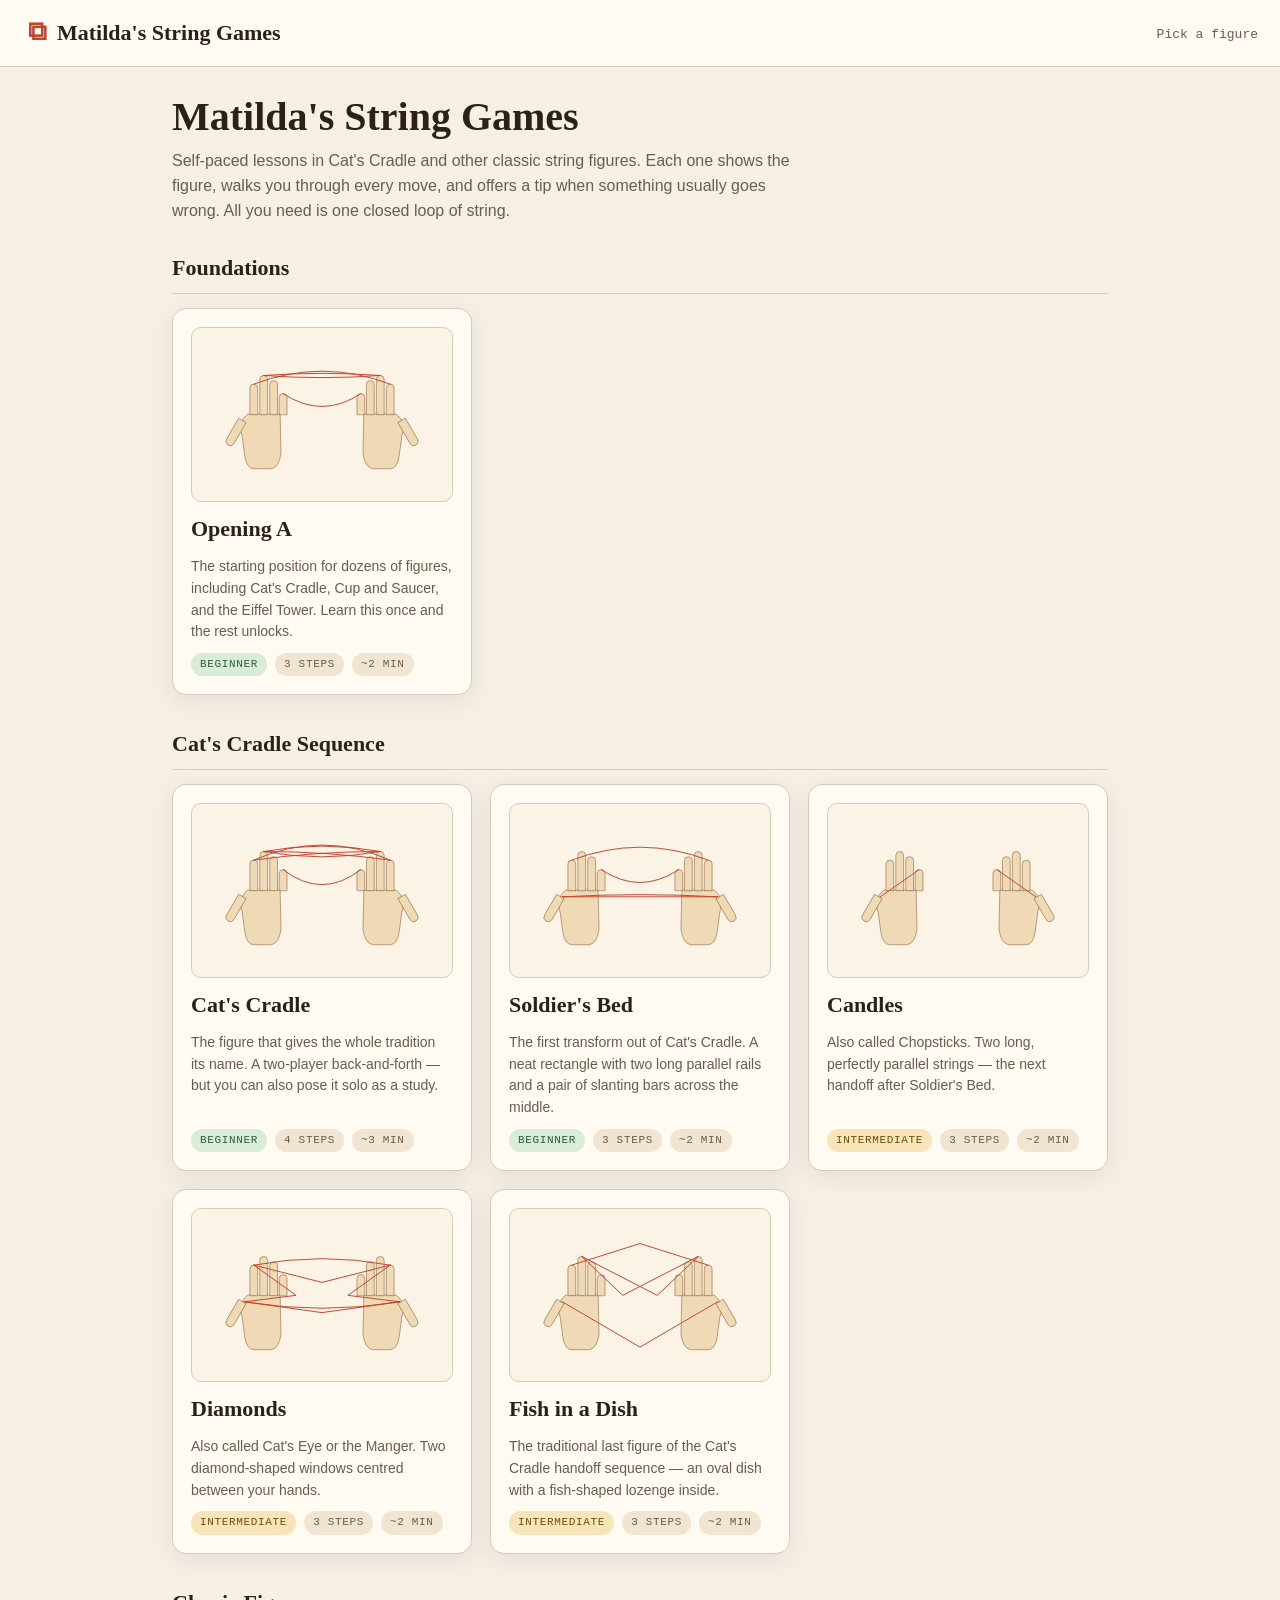
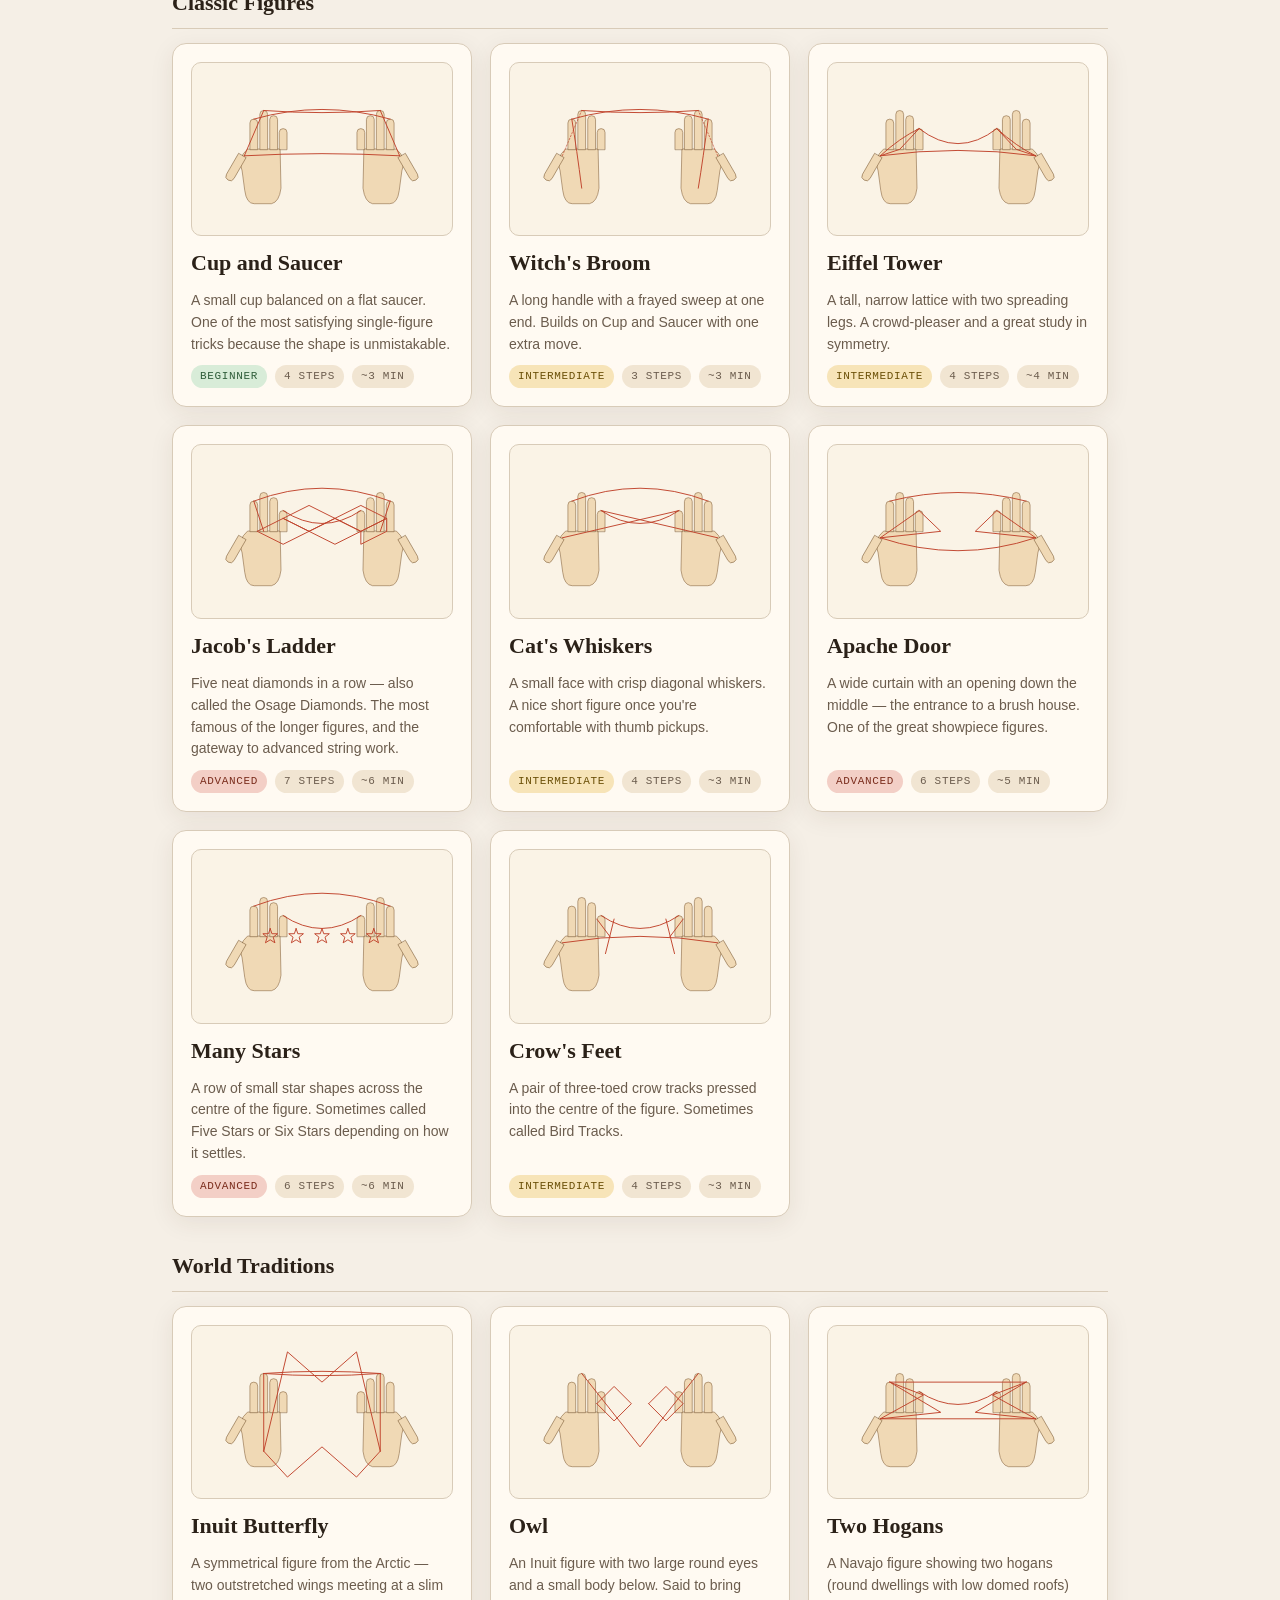
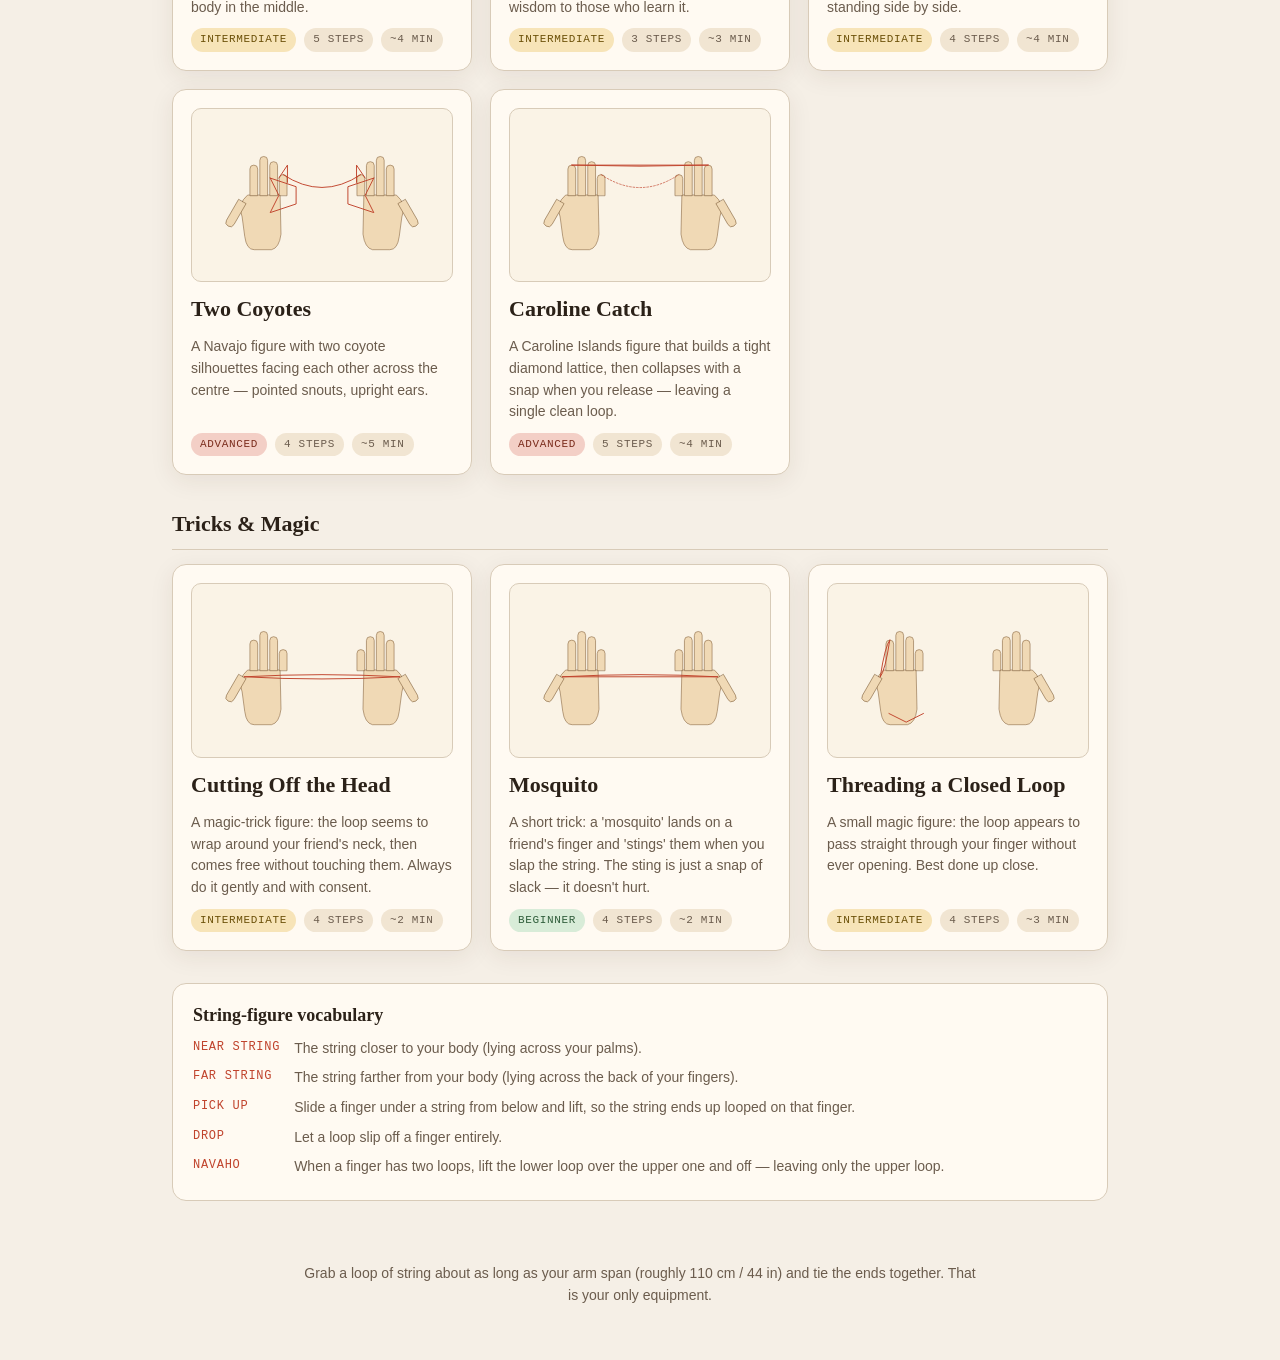
==== index.html @ 5d31ca83 "Move app to repo root so string.nyc/ loads directly" ====
<!doctype html>
<html lang="en">
  <head>
    <meta charset="utf-8" />
    <meta name="viewport" content="width=device-width, initial-scale=1" />
    <title>Matilda's String Games — learn Cat's Cradle and friends</title>
    <meta
      name="description"
      content="A self-paced tutorial for Cat's Cradle and other classic string figures. Step-by-step diagrams you can follow with a single loop of string."
    />
    <link rel="stylesheet" href="styles.css" />
  </head>
  <body>
    <header class="topbar">
      <button id="home-link" class="brand" type="button">
        <span class="brand-mark" aria-hidden="true">&#x29C9;</span>
        Matilda's String Games
      </button>
      <nav class="topbar-meta">
        <span id="crumb" class="crumb">Pick a figure</span>
      </nav>
    </header>

    <main id="app"></main>

    <footer class="foot">
      <p>
        Grab a loop of string about as long as your arm span (roughly 110&nbsp;cm
        / 44&nbsp;in) and tie the ends together. That is your only equipment.
      </p>
    </footer>

    <script src="games.js"></script>
    <script src="app.js"></script>
  </body>
</html>
---- styles.css ----
:root {
  --bg: #f5efe6;
  --paper: #fffaf2;
  --ink: #2b2118;
  --ink-soft: #6b5c4d;
  --accent: #c0432c;
  --accent-soft: #e8b4a8;
  --line: #d8cbb8;
  --string: #c0432c;
  --string-new: #1d6f42;
  --shadow: 0 6px 24px rgba(60, 40, 20, 0.08);
  --radius: 14px;
  --mono: ui-monospace, SFMono-Regular, Menlo, Consolas, monospace;
  --serif: "Iowan Old Style", "Palatino Linotype", Palatino, Georgia, serif;
  --sans: -apple-system, BlinkMacSystemFont, "Segoe UI", Inter, Roboto, sans-serif;
}

* {
  box-sizing: border-box;
}

html,
body {
  margin: 0;
  padding: 0;
  background: var(--bg);
  color: var(--ink);
  font-family: var(--sans);
  font-size: 16px;
  line-height: 1.55;
  -webkit-font-smoothing: antialiased;
}

.topbar {
  display: flex;
  align-items: center;
  justify-content: space-between;
  padding: 14px 22px;
  border-bottom: 1px solid var(--line);
  background: var(--paper);
  position: sticky;
  top: 0;
  z-index: 5;
}

.brand {
  background: none;
  border: 0;
  cursor: pointer;
  font-family: var(--serif);
  font-size: 22px;
  font-weight: 600;
  color: var(--ink);
  display: flex;
  align-items: center;
  gap: 10px;
  padding: 4px 6px;
}

.brand:hover {
  color: var(--accent);
}

.brand-mark {
  display: inline-block;
  font-size: 26px;
  color: var(--accent);
  transform: translateY(-1px);
}

.crumb {
  font-family: var(--mono);
  font-size: 13px;
  color: var(--ink-soft);
}

main {
  max-width: 980px;
  margin: 0 auto;
  padding: 28px 22px 48px;
}

.foot {
  max-width: 720px;
  margin: 0 auto;
  padding: 0 22px 40px;
  color: var(--ink-soft);
  font-size: 14px;
  text-align: center;
}

/* Home */

.intro {
  margin: 0 0 28px;
}
.intro h1 {
  font-family: var(--serif);
  font-size: 40px;
  line-height: 1.1;
  margin: 0 0 10px;
}
.intro p {
  margin: 0;
  color: var(--ink-soft);
  max-width: 640px;
}

.grid {
  display: grid;
  gap: 18px;
  grid-template-columns: repeat(auto-fill, minmax(260px, 1fr));
}

.category {
  margin-bottom: 32px;
}

.category-title {
  font-family: var(--serif);
  font-size: 22px;
  margin: 0 0 14px;
  padding-bottom: 8px;
  border-bottom: 1px solid var(--line);
  color: var(--ink);
}

.card {
  background: var(--paper);
  border: 1px solid var(--line);
  border-radius: var(--radius);
  padding: 18px;
  cursor: pointer;
  text-align: left;
  font: inherit;
  color: inherit;
  display: flex;
  flex-direction: column;
  gap: 10px;
  transition: transform 120ms ease, box-shadow 120ms ease,
    border-color 120ms ease;
  box-shadow: var(--shadow);
}

.card:hover,
.card:focus-visible {
  transform: translateY(-2px);
  border-color: var(--accent-soft);
  outline: none;
}

.card-thumb {
  background: #faf3e6;
  border: 1px solid var(--line);
  border-radius: 10px;
  aspect-ratio: 3 / 2;
  display: flex;
  align-items: center;
  justify-content: center;
  overflow: hidden;
}

.card-thumb svg {
  width: 100%;
  height: 100%;
}

.card-title {
  font-family: var(--serif);
  font-size: 22px;
  margin: 0;
}

.card-desc {
  margin: 0;
  color: var(--ink-soft);
  font-size: 14px;
}

.card-meta {
  display: flex;
  gap: 8px;
  flex-wrap: wrap;
  margin-top: auto;
}

.tag {
  font-family: var(--mono);
  font-size: 11px;
  text-transform: uppercase;
  letter-spacing: 0.06em;
  background: #f1e5d2;
  color: var(--ink-soft);
  border-radius: 999px;
  padding: 3px 9px;
}

.tag.diff-1 {
  background: #d8ecd8;
  color: #2f5d3a;
}
.tag.diff-2 {
  background: #f7e4b8;
  color: #6b5008;
}
.tag.diff-3 {
  background: #f3cfc6;
  color: #7a2c1c;
}

/* Game view */

.game-head {
  display: flex;
  flex-wrap: wrap;
  align-items: baseline;
  justify-content: space-between;
  gap: 12px;
  margin: 0 0 18px;
}

.game-head h1 {
  font-family: var(--serif);
  font-size: 34px;
  margin: 0;
}

.game-blurb {
  color: var(--ink-soft);
  margin: 0 0 22px;
  max-width: 680px;
}

.viewer {
  display: grid;
  grid-template-columns: minmax(280px, 1.2fr) 1fr;
  gap: 22px;
  background: var(--paper);
  border: 1px solid var(--line);
  border-radius: var(--radius);
  padding: 20px;
  box-shadow: var(--shadow);
}

@media (max-width: 720px) {
  .viewer {
    grid-template-columns: 1fr;
  }
}

.stage {
  background: #fffdf7;
  border: 1px dashed var(--line);
  border-radius: 10px;
  display: flex;
  align-items: center;
  justify-content: center;
  aspect-ratio: 3 / 2;
}

.stage svg {
  width: 100%;
  height: 100%;
}

.stage.has-plate {
  flex-direction: column;
  aspect-ratio: auto;
  padding: 14px;
  gap: 12px;
  align-items: stretch;
}

.stage.has-plate svg {
  height: auto;
  max-height: 220px;
}

.plate {
  margin: 0;
  padding: 12px 0 0;
  border-top: 1px dashed var(--line);
  text-align: center;
}

.plate img {
  max-width: 100%;
  max-height: 260px;
  height: auto;
  border-radius: 4px;
  filter: sepia(0.06);
}

.plate figcaption {
  font-family: var(--mono);
  font-size: 11px;
  color: var(--ink-soft);
  margin-top: 8px;
  letter-spacing: 0.04em;
}

.step-body h2 {
  font-family: var(--serif);
  font-size: 22px;
  margin: 0 0 8px;
}

.step-body .step-num {
  font-family: var(--mono);
  font-size: 12px;
  letter-spacing: 0.08em;
  text-transform: uppercase;
  color: var(--accent);
  display: block;
  margin-bottom: 4px;
}

.step-body p {
  margin: 0 0 12px;
}

.step-body .tip {
  background: #f7eedd;
  border-left: 3px solid var(--accent);
  padding: 10px 12px;
  border-radius: 6px;
  font-size: 14px;
  color: var(--ink);
}

.controls {
  margin-top: 18px;
  display: flex;
  align-items: center;
  justify-content: space-between;
  gap: 10px;
}

.btn {
  background: var(--ink);
  color: var(--paper);
  border: 0;
  border-radius: 999px;
  padding: 10px 18px;
  font: inherit;
  font-size: 14px;
  cursor: pointer;
  transition: background 120ms ease, transform 120ms ease;
}
.btn:hover {
  background: var(--accent);
}
.btn:disabled {
  background: #d4c8b6;
  cursor: not-allowed;
}
.btn.secondary {
  background: transparent;
  color: var(--ink);
  border: 1px solid var(--line);
}
.btn.secondary:hover {
  border-color: var(--accent);
  color: var(--accent);
}

.progress {
  flex: 1;
  height: 6px;
  background: #ece2cf;
  border-radius: 999px;
  overflow: hidden;
  margin: 0 12px;
}

.progress > span {
  display: block;
  height: 100%;
  background: var(--accent);
  transition: width 200ms ease;
}

.glossary {
  margin-top: 28px;
  padding: 18px 20px;
  background: var(--paper);
  border: 1px solid var(--line);
  border-radius: var(--radius);
}

.glossary h3 {
  font-family: var(--serif);
  margin: 0 0 8px;
  font-size: 18px;
}

.glossary dl {
  margin: 0;
  display: grid;
  grid-template-columns: max-content 1fr;
  gap: 4px 14px;
}

.glossary dt {
  font-family: var(--mono);
  font-size: 12px;
  color: var(--accent);
  text-transform: uppercase;
  letter-spacing: 0.06em;
}

.glossary dd {
  margin: 0 0 4px;
  font-size: 14px;
  color: var(--ink-soft);
}

/* SVG diagram styling */

.hand {
  fill: #f0d9b5;
  stroke: #8a6a45;
  stroke-width: 1.4;
  stroke-linejoin: round;
  stroke-linecap: round;
}

.hand.active {
  fill: #ffce7e;
  stroke: #5a3a18;
  stroke-width: 1.8;
}

.hand-detail {
  fill: none;
  stroke: #8a6a45;
  stroke-width: 0.9;
  opacity: 0.45;
  stroke-linecap: round;
}

.finger-tip {
  fill: #8a6a45;
}

.finger-label {
  font-family: var(--mono);
  font-size: 11px;
  font-weight: 600;
  fill: #5a3a18;
  text-anchor: middle;
}

.label {
  font-family: var(--mono);
  font-size: 9px;
  fill: #8a6a45;
}

.string-line {
  fill: none;
  stroke: var(--string);
  stroke-width: 2.2;
  stroke-linecap: round;
}

.string-new {
  stroke: var(--string-new);
  stroke-width: 2.6;
}

.string-loose {
  stroke-dasharray: 4 4;
  opacity: 0.7;
}

.arrow {
  fill: none;
  stroke: var(--accent);
  stroke-width: 2.4;
  stroke-linecap: round;
  stroke-dasharray: 5 4;
  opacity: 0.85;
}
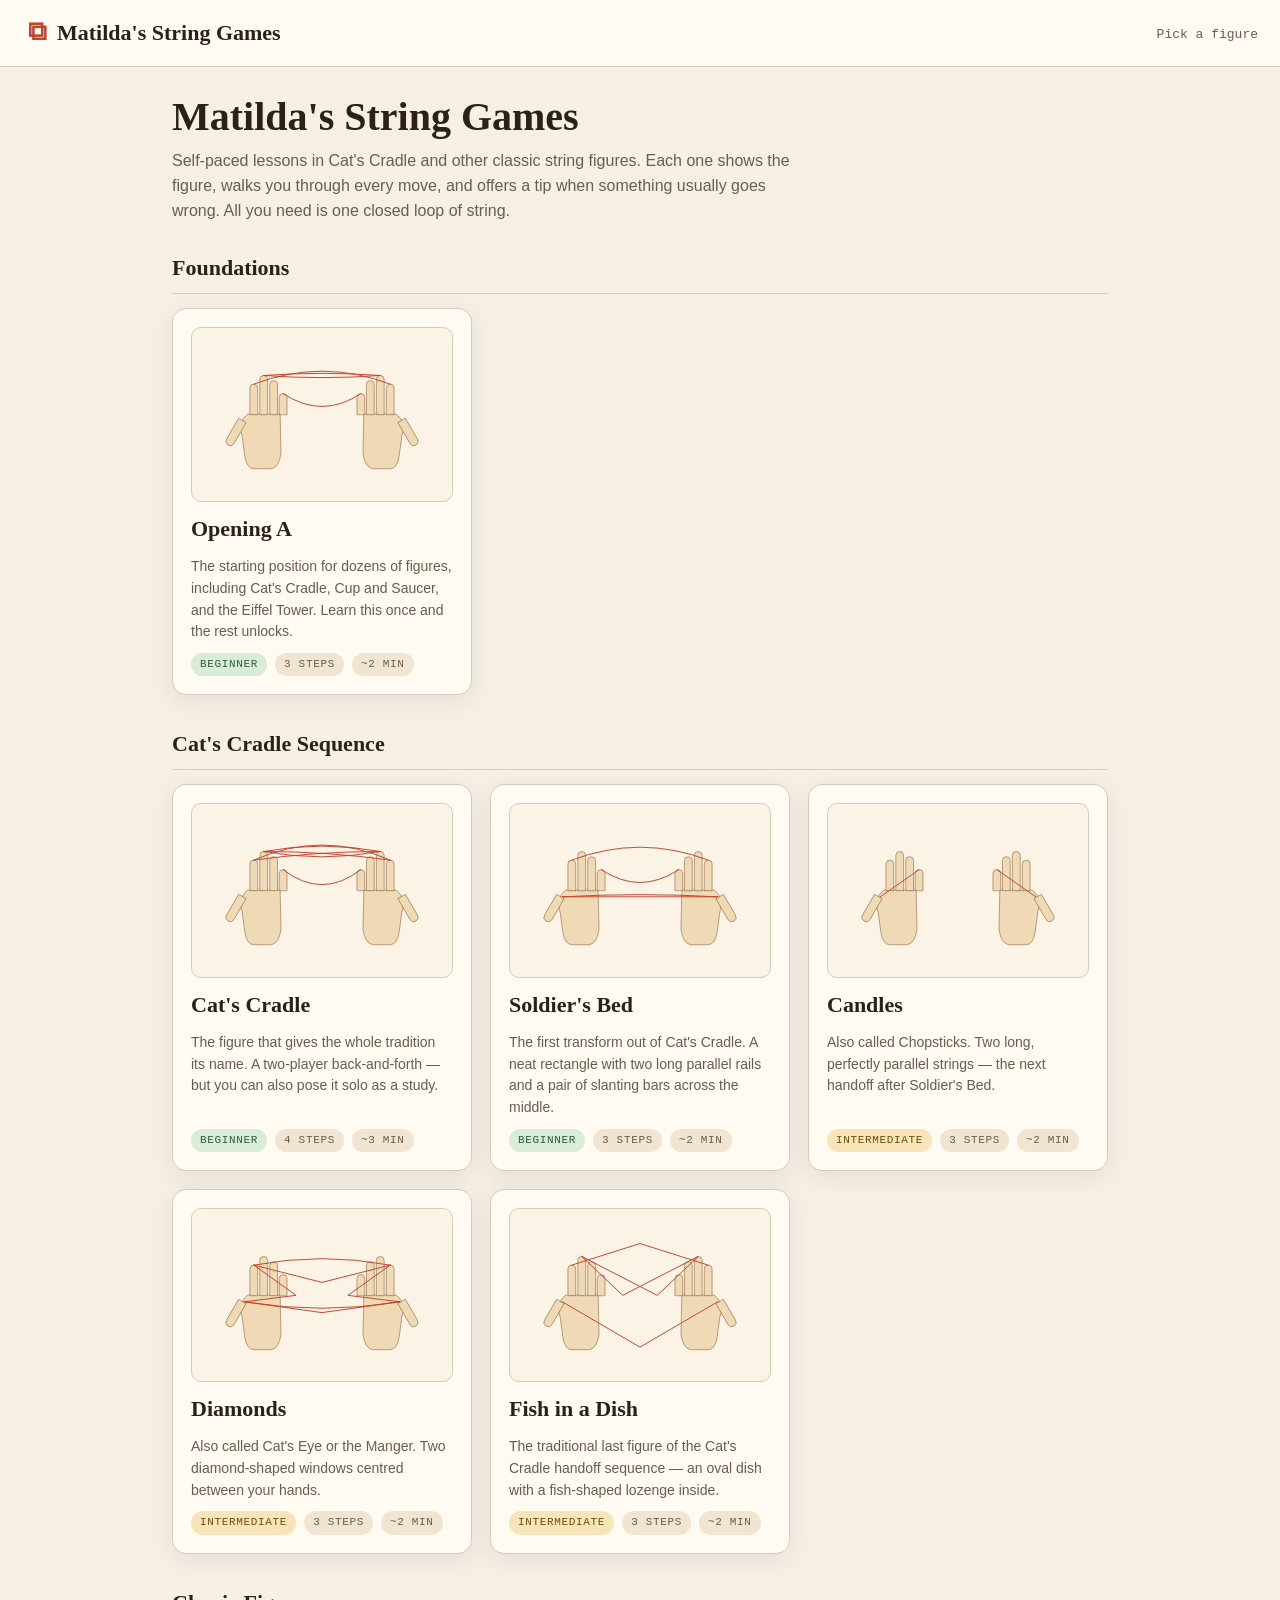
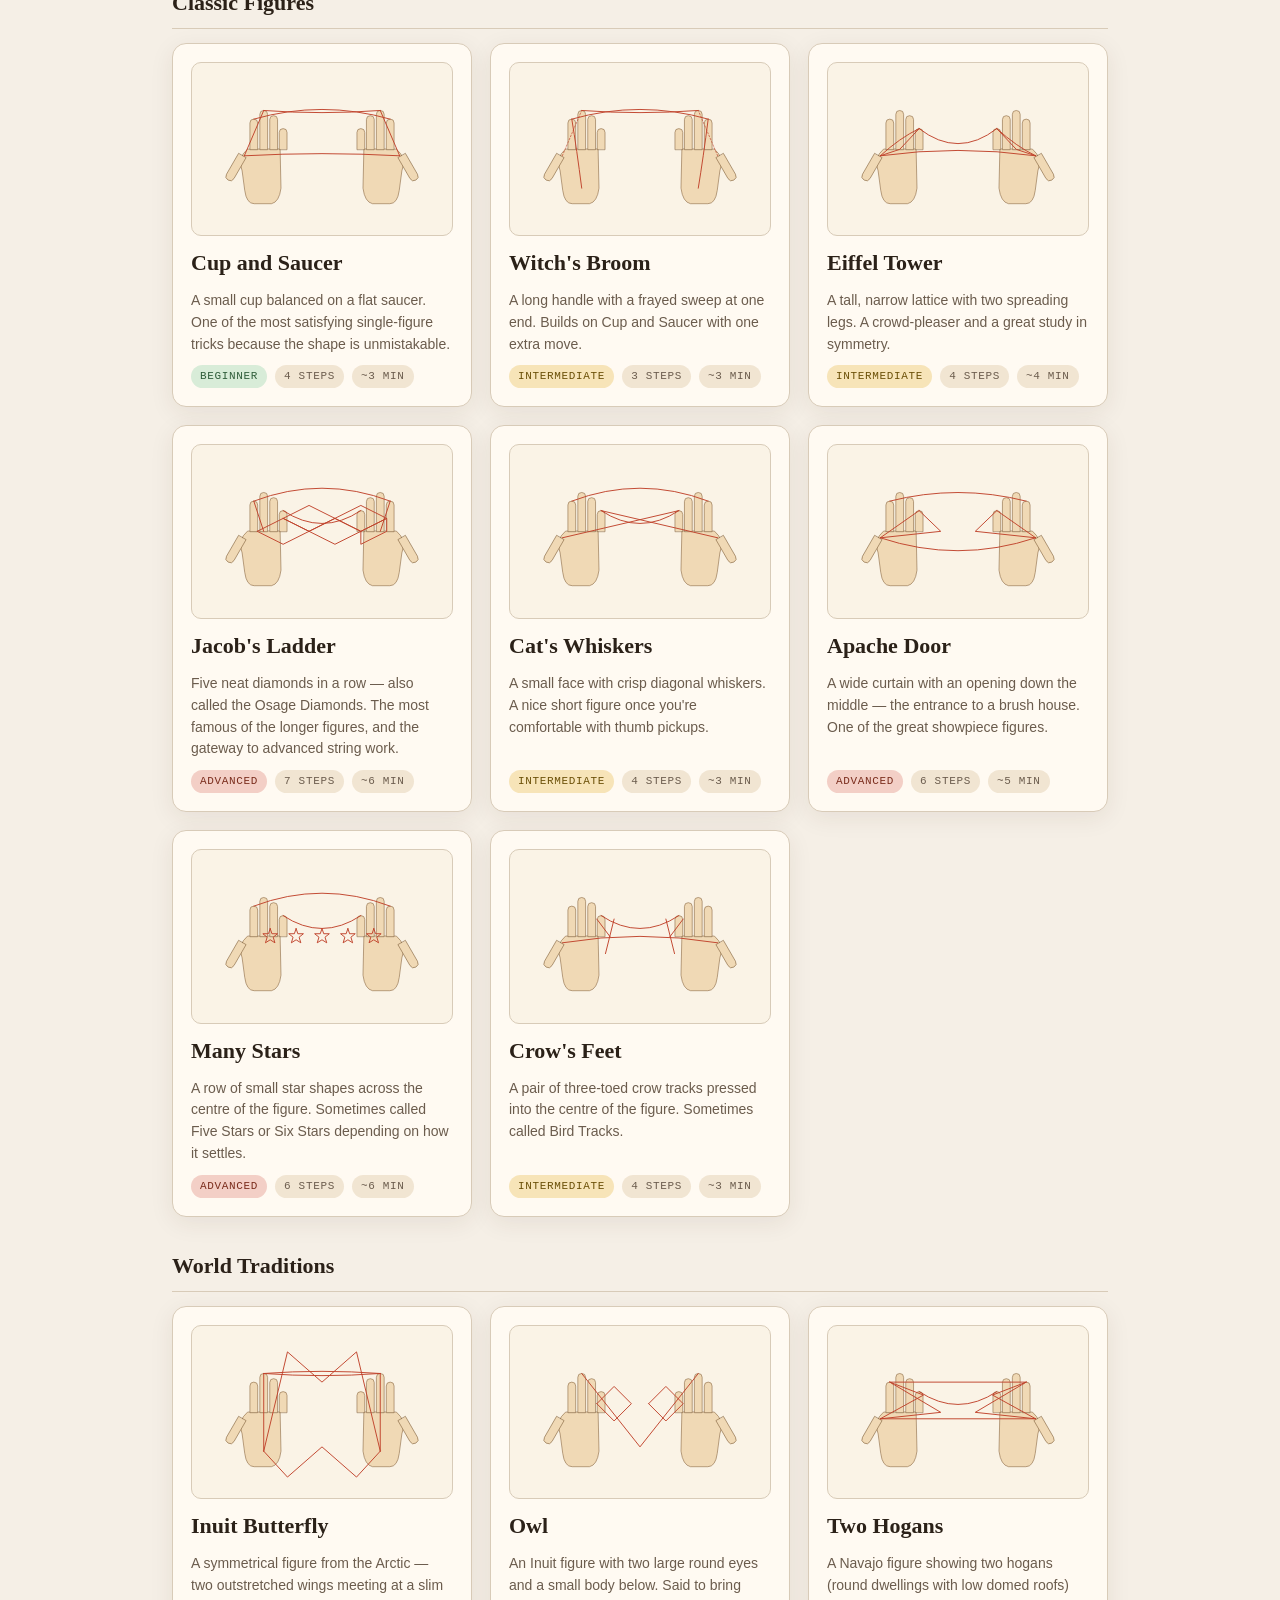
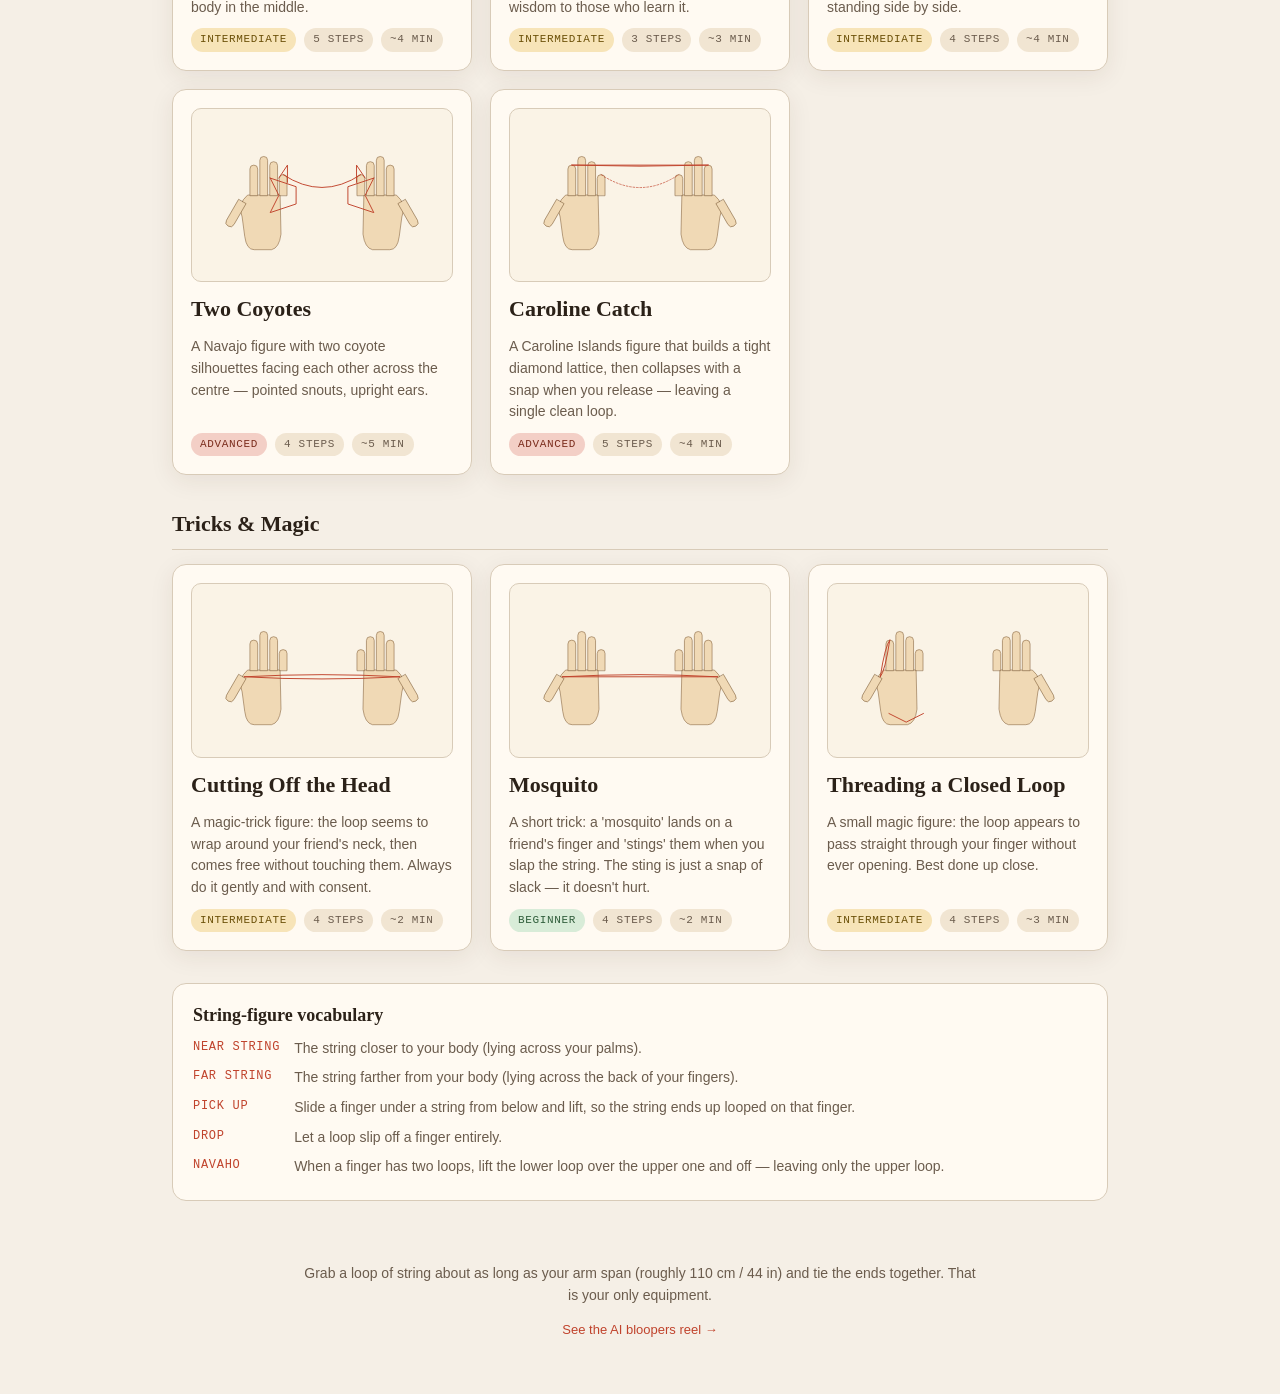
==== commit 444cb30d: "Add AI bloopers reel — keep the charming-but-wrong AI plates as a side gallery" ====
--- a/index.html
+++ b/index.html
@@ -28,6 +28,9 @@
         Grab a loop of string about as long as your arm span (roughly 110&nbsp;cm
         / 44&nbsp;in) and tie the ends together. That is your only equipment.
       </p>
+      <p style="margin-top:10px;font-size:13px;">
+        <a href="bloopers/" style="color:var(--accent);text-decoration:none;">See the AI bloopers reel →</a>
+      </p>
     </footer>
 
     <script src="games.js"></script>
